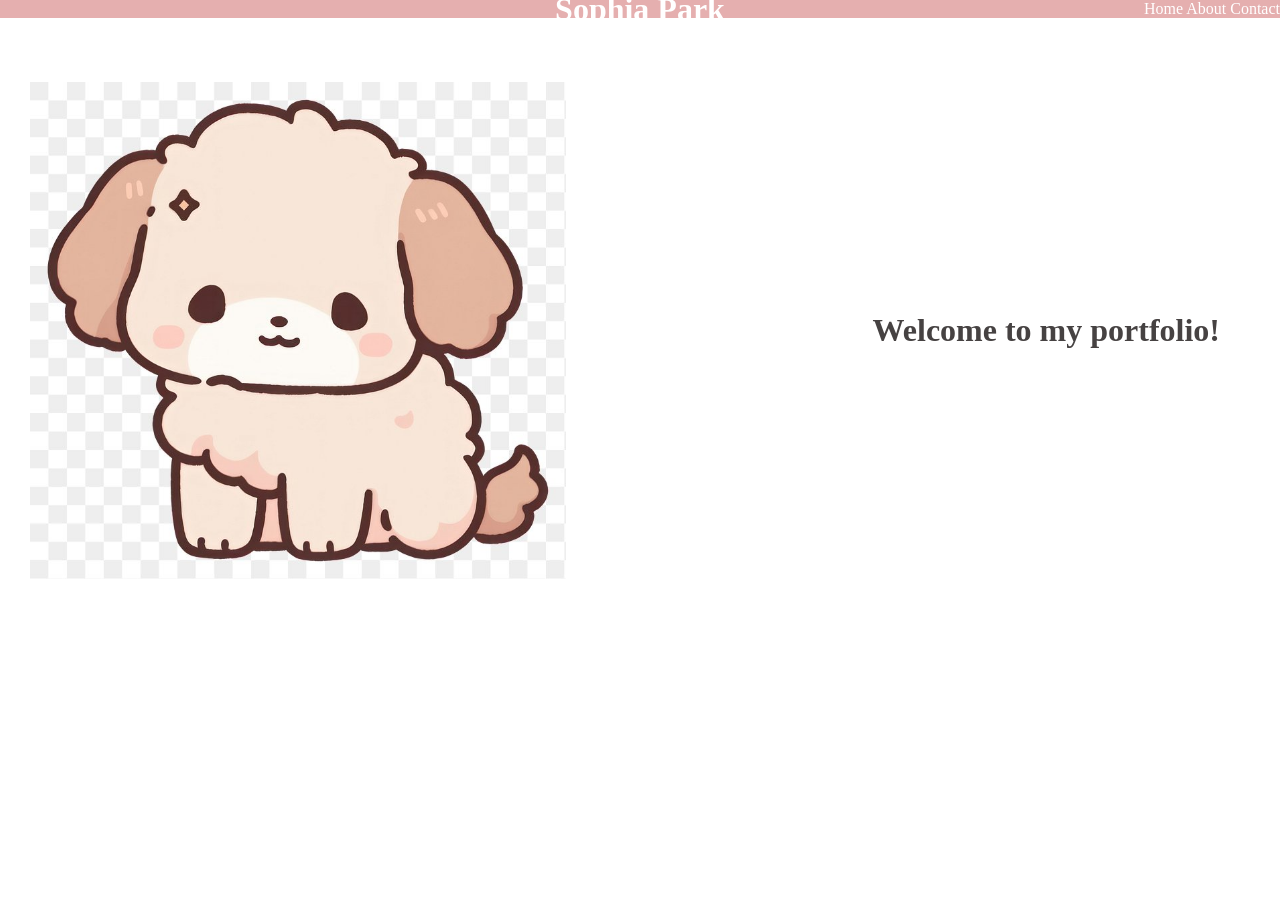
==== index.html @ 5c49d487 "Create index.html" ====
<!DOCTYPE html>
<html lang="en">

<head>
    <meta charset="UTF-8">
    <meta name="viewport" content="width=device-width, initial-scale=1.0">
    <title>Document</title>
    <link rel="stylesheet" href="styles.css">
</head>
<body>
    <div class="container">
        <div class="menu">
            <h1 class="menu-title">
                Sophia Park
            </h1>

            <nav class="menu-links">
                <a href="index.html">Home</a>
                <a href="about.html">About</a>
                <a href="">Contact</a>
            </nav>
        </div>

        <div class="content">
            <img src="image copy.png">
            <div class="intro-text">
                <h1>Welcome to my portfolio!</h1>
            </div>
        </div>
    </div>  
</body>
</html>
---- styles.css ----
* {
    margin: 0;
    padding: 0;
}

.content {
    display: flex;
    flex-direction: row;
    align-items: center;
    justify-content: space-between;
    padding-right: 60px;
    padding-left: 30px;
    margin-top: 64px;
}

.content img {
    width: 20px;
    height: 20px;
}

.menu {
    color: white;
    background-color:  #e5afaf;
    display: flex;
    flex-direction: row;
    align-items: center;
    justify-content: flex-end;

}

.menu a {
    color:white;
    text-decoration:none;
    transition: color 0.3s ease;
}

.menu a:hover {
    color:#ffa2a2;
}

.menu a:active {
    color:red;
}

.menu h1 {
    position: absolute;
    left: 50%;
    transform: translate(-50%);
}

.intro-text {
    text-align: right;
    color: rgb(70, 66, 66);
}

@keyframes content-enter {
    from {
        opacity: 0;
        transform:translateY(12px);
    }

    to {
        opacity: 1;
        transform: translateY(0);
    }
}

.content {
    display: flex;
    flex-direction: row;
    align-items: center;
    justify-content: space-between;
    padding-right: 60px;
    padding-left: 30px;
    margin-top: 64px;
    animation: content-enter 400ms ease-out
}

.content img {
    width: 45%;
    height: auto;
}
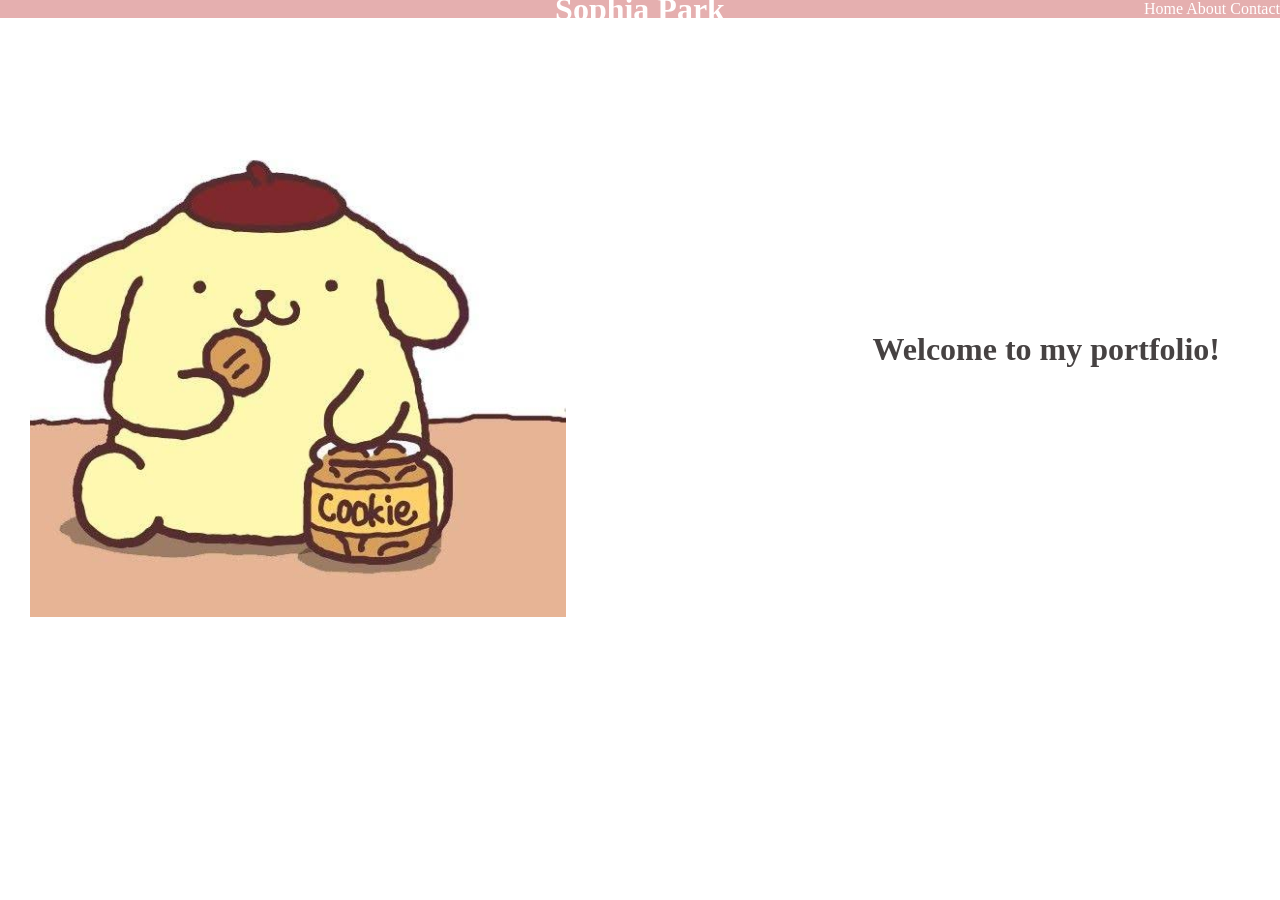
==== commit 9347f82c: "Update index.html" ====
--- a/index.html
+++ b/index.html
@@ -22,7 +22,7 @@
         </div>
 
         <div class="content">
-            <img src="image copy.png">
+            <img src="image_copy.png">
             <div class="intro-text">
                 <h1>Welcome to my portfolio!</h1>
             </div>
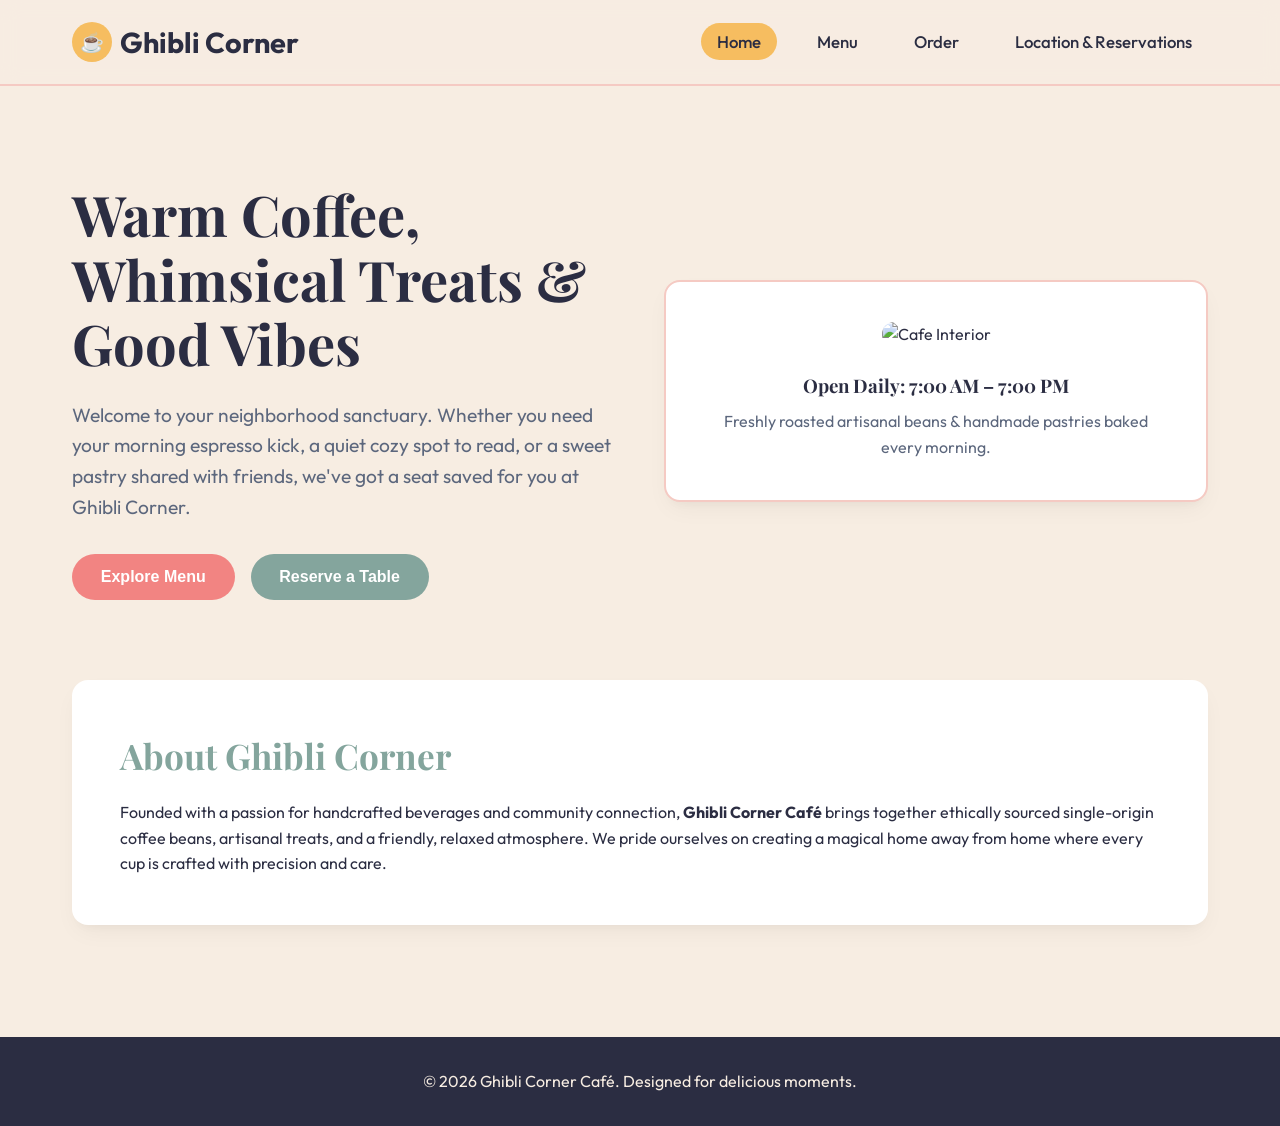
==== commit d3e08af6: "Add files via upload" ====
--- a/index.html
+++ b/index.html
@@ -1,32 +1,281 @@
-<!DOCTYPE html>
-<html lang="en">
-
-<head>
-    <meta charset="UTF-8">
-    <meta name="viewport" content="width=device-width, initial-scale=1.0">
-    <title>Document</title>
-    <link rel="stylesheet" href="styles.css">
-</head>
-<body>
-    <div class="container">
-        <div class="menu">
-            <h1 class="menu-title">
-                Sophia Park
-            </h1>
-
-            <nav class="menu-links">
-                <a href="index.html">Home</a>
-                <a href="about.html">About</a>
-                <a href="">Contact</a>
-            </nav>
-        </div>
-
-        <div class="content">
-            <img src="image_copy.png">
-            <div class="intro-text">
-                <h1>Welcome to my portfolio!</h1>
-            </div>
-        </div>
-    </div>  
-</body>
-</html>
+<!DOCTYPE html>
+<html lang="en">
+<head>
+    <meta charset="UTF-8">
+    <meta name="viewport" content="width=device-width, initial-scale=1.0">
+    <title>Ghibli Corner Café</title>
+    <link rel="preconnect" href="https://fonts.googleapis.com">
+    <link rel="preconnect" href="https://fonts.gstatic.com" crossorigin>
+    <link href="https://fonts.googleapis.com/css2?family=Outfit:wght@300;400;500;600;700&family=Playfair+Display:ital,wght@0,600;0,700;1,400&display=swap" rel="stylesheet">
+    <link rel="stylesheet" href="styles.css">
+</head>
+<body>
+
+    <!-- Navigation Bar -->
+    <header>
+        <div class="nav-container">
+            <a href="#" class="logo" onclick="switchTab('home')">
+                <span class="logo-icon">☕</span>
+                <span>Ghibli Corner</span>
+            </a>
+            <nav>
+                <ul>
+                    <li><a href="#home" id="nav-home" class="active" onclick="switchTab('home')">Home</a></li>
+                    <li><a href="#menu" id="nav-menu" onclick="switchTab('menu')">Menu</a></li>
+                    <li><a href="#order" id="nav-order" onclick="switchTab('order')">Order</a></li>
+                    <li><a href="#location" id="nav-location" onclick="switchTab('location')">Location & Reservations</a></li>
+                </ul>
+            </nav>
+        </div>
+    </header>
+
+    <!-- 1. HOME PAGE -->
+    <section id="home" class="page-section active">
+        <div class="hero">
+            <div class="hero-text">
+                <h1>Warm Coffee, Whimsical Treats & Good Vibes</h1>
+                <p>Welcome to your neighborhood sanctuary. Whether you need your morning espresso kick, a quiet cozy spot to read, or a sweet pastry shared with friends, we've got a seat saved for you at Ghibli Corner.</p>
+                <div class="btn-group">
+                    <button class="btn btn-primary" onclick="switchTab('menu')">Explore Menu</button>
+                    <button class="btn btn-secondary" onclick="switchTab('location')">Reserve a Table</button>
+                </div>
+            </div>
+            <div class="hero-card">
+                <img src="https://images.unsplash.com/photo-1501339847302-ac426a4a7cbb?auto=format&fit=crop&w=800&q=80" alt="Cafe Interior">
+                <h3>Open Daily: 7:00 AM – 7:00 PM</h3>
+                <p style="color: var(--text-muted); margin-top: 0.5rem;">Freshly roasted artisanal beans & handmade pastries baked every morning.</p>
+            </div>
+        </div>
+
+        <div class="about-box">
+            <h2>About Ghibli Corner</h2>
+            <p>Founded with a passion for handcrafted beverages and community connection, <strong>Ghibli Corner Café</strong> brings together ethically sourced single-origin coffee beans, artisanal treats, and a friendly, relaxed atmosphere. We pride ourselves on creating a magical home away from home where every cup is crafted with precision and care.</p>
+        </div>
+    </section>
+
+    <!-- 2. MENU PAGE -->
+    <section id="menu" class="page-section">
+        <div class="section-header">
+            <h2>Our Menu & Prices</h2>
+            <p>Discover our popular coffee brews, specialty drinks, and freshly baked goods.</p>
+        </div>
+
+        <div class="menu-grid">
+            <div class="menu-card">
+                <div>
+                    <div class="menu-card-header">
+                        <h3>Honey Cinnamon Latte</h3>
+                        <span class="price">$5.50</span>
+                    </div>
+                    <p>Espresso blended with steamed oat milk, local organic raw honey, and a dash of cinnamon.</p>
+                </div>
+                <button class="btn btn-secondary" style="width: 100%; margin-top: 1rem;" onclick="quickAddToOrder('Honey Cinnamon Latte', 5.50)">Add to Order</button>
+            </div>
+
+            <div class="menu-card">
+                <div>
+                    <div class="menu-card-header">
+                        <h3>Butter Croissant</h3>
+                        <span class="price">$4.25</span>
+                    </div>
+                    <p>Flaky, buttery, multi-layered French croissant baked fresh every morning.</p>
+                </div>
+                <button class="btn btn-secondary" style="width: 100%; margin-top: 1rem;" onclick="quickAddToOrder('Butter Croissant', 4.25)">Add to Order</button>
+            </div>
+
+            <div class="menu-card">
+                <div>
+                    <div class="menu-card-header">
+                        <h3>Caramel Cold Brew</h3>
+                        <span class="price">$5.25</span>
+                    </div>
+                    <p>16-hour slow-steeped cold brew infused with house-made salted caramel and cold foam.</p>
+                </div>
+                <button class="btn btn-secondary" style="width: 100%; margin-top: 1rem;" onclick="quickAddToOrder('Caramel Cold Brew', 5.25)">Add to Order</button>
+            </div>
+
+            <div class="menu-card">
+                <div>
+                    <div class="menu-card-header">
+                        <h3>Avocado Toast</h3>
+                        <span class="price">$8.50</span>
+                    </div>
+                    <p>Toasted sourdough topped with smashed avocado, cherry tomatoes, microgreens, and chili flakes.</p>
+                </div>
+                <button class="btn btn-secondary" style="width: 100%; margin-top: 1rem;" onclick="quickAddToOrder('Avocado Toast', 8.50)">Add to Order</button>
+            </div>
+
+            <div class="menu-card">
+                <div>
+                    <div class="menu-card-header">
+                        <h3>Matcha Green Tea Latte</h3>
+                        <span class="price">$5.75</span>
+                    </div>
+                    <p>Ceremonial grade Japanese matcha whisked smooth with almond milk and subtle vanilla extract.</p>
+                </div>
+                <button class="btn btn-secondary" style="width: 100%; margin-top: 1rem;" onclick="quickAddToOrder('Matcha Green Tea Latte', 5.75)">Add to Order</button>
+            </div>
+
+            <div class="menu-card">
+                <div>
+                    <div class="menu-card-header">
+                        <h3>Blueberry Almond Muffin</h3>
+                        <span class="price">$3.75</span>
+                    </div>
+                    <p>Moist muffin bursting with fresh blueberries and topped with crunchy sliced almonds.</p>
+                </div>
+                <button class="btn btn-secondary" style="width: 100%; margin-top: 1rem;" onclick="quickAddToOrder('Blueberry Almond Muffin', 3.75)">Add to Order</button>
+            </div>
+        </div>
+    </section>
+
+    <!-- 3. ORDER PAGE -->
+    <section id="order" class="page-section">
+        <div class="section-header">
+            <h2>Place Your Order</h2>
+            <p>Select your favorite food and drinks for quick pickup.</p>
+        </div>
+
+        <div class="order-container">
+            <div class="order-form-box">
+                <h3 style="margin-bottom: 1.5rem; color: var(--secondary);">Select Menu Items</h3>
+
+                <div id="order-items-list"></div>
+
+                <div style="margin-top: 2rem;">
+                    <h3 style="margin-bottom: 1rem; color: var(--secondary);">Customer Information</h3>
+                    <div class="form-group">
+                        <label for="order-name">Your Full Name</label>
+                        <input type="text" id="order-name" class="form-control" placeholder="e.g. Alex Morgan" required>
+                    </div>
+                    <div class="form-group">
+                        <label for="order-phone">Phone Number</label>
+                        <input type="tel" id="order-phone" class="form-control" placeholder="e.g. (555) 019-2834" required>
+                    </div>
+                    <div class="form-group">
+                        <label for="pickup-time">Preferred Pickup Time</label>
+                        <select id="pickup-time" class="form-control">
+                            <option>ASAP (approx. 15-20 mins)</option>
+                            <option>In 30 minutes</option>
+                            <option>In 45 minutes</option>
+                            <option>In 1 hour</option>
+                        </select>
+                    </div>
+                </div>
+            </div>
+
+            <div class="order-summary-box">
+                <h3 style="margin-bottom: 1.5rem; color: var(--accent-bold);">Order Summary</h3>
+                <div id="summary-items">
+                    <p style="color: var(--text-muted);">No items selected yet.</p>
+                </div>
+
+                <div style="margin-top: 1.5rem;">
+                    <div class="summary-row">
+                        <span>Subtotal</span>
+                        <span id="subtotal-val">$0.00</span>
+                    </div>
+                    <div class="summary-row">
+                        <span>Tax (8%)</span>
+                        <span id="tax-val">$0.00</span>
+                    </div>
+                    <div class="summary-row summary-total">
+                        <span>Total</span>
+                        <span id="total-val">$0.00</span>
+                    </div>
+                </div>
+
+                <button class="btn btn-primary" style="width: 100%; margin-top: 1.5rem;" onclick="processOrder()">Place Order Now</button>
+                <div id="order-toast" class="toast-notification"></div>
+            </div>
+        </div>
+    </section>
+
+    <!-- 4. LOCATION & RESERVATIONS PAGE -->
+    <section id="location" class="page-section">
+        <div class="section-header">
+            <h2>Find Us & Reserve a Table</h2>
+            <p>Visit our locations near Buford & Gwinnett County, or book a table in advance.</p>
+        </div>
+
+        <div class="location-grid">
+            <div>
+                <!-- Zip Code Lookup Tool -->
+                <div class="info-card">
+                    <h3>🔍 Find Nearest Location</h3>
+                    <div class="form-group" style="display: flex; gap: 0.5rem; margin-bottom: 0.5rem;">
+                        <input type="text" id="zip-input" class="form-control" placeholder="Enter GA ZIP code (e.g. 30519, 30024)">
+                        <button type="button" class="btn btn-primary" onclick="findClosestLocation()">Find</button>
+                    </div>
+                    <div id="zip-result" style="font-weight: 500; font-size: 0.95rem;"></div>
+                </div>
+
+                <!-- Buford Location -->
+                <div class="info-card" id="card-buford">
+                    <h3>📍 Mall of Georgia Location (Buford)</h3>
+                    <p><strong>Address:</strong> 3333 Buford Dr, Suite 105, Buford, GA 30519</p>
+                    <p><strong>Hours:</strong> Mon - Sun: 7:00 AM - 7:00 PM</p>
+                    <p><strong>Phone:</strong> (678) 555-0142</p>
+                </div>
+
+                <!-- Suwanee Location -->
+                <div class="info-card" id="card-suwanee">
+                    <h3>📍 Suwanee Town Center Location</h3>
+                    <p><strong>Address:</strong> 340 Town Center Ave, Suwanee, GA 30024</p>
+                    <p><strong>Hours:</strong> Mon - Sun: 6:30 AM - 9:00 PM</p>
+                    <p><strong>Phone:</strong> (678) 555-0198</p>
+                </div>
+            </div>
+
+            <div class="order-form-box">
+                <h3 style="margin-bottom: 1.5rem; color: var(--accent-bold);">Table Reservation</h3>
+                <form id="reservation-form" onsubmit="handleReservation(event)">
+                    <div class="form-group">
+                        <label for="res-name">Full Name</label>
+                        <input type="text" id="res-name" class="form-control" placeholder="Your name" required>
+                    </div>
+
+                    <div class="form-group">
+                        <label for="res-location">Preferred Location</label>
+                        <select id="res-location" class="form-control">
+                            <option>Mall of Georgia Location (Buford)</option>
+                            <option>Suwanee Town Center Location</option>
+                        </select>
+                    </div>
+
+                    <div style="display: grid; grid-template-columns: 1fr 1fr; gap: 1rem;">
+                        <div class="form-group">
+                            <label for="res-people">Number of People</label>
+                            <input type="number" id="res-people" class="form-control" min="1" max="12" value="2" required>
+                        </div>
+                        <div class="form-group">
+                            <label for="res-date">Date</label>
+                            <input type="date" id="res-date" class="form-control" required>
+                        </div>
+                    </div>
+
+                    <div class="form-group">
+                        <label for="res-time">Time</label>
+                        <input type="time" id="res-time" class="form-control" required>
+                    </div>
+
+                    <div class="form-group">
+                        <label for="res-notes">Additional Notes / Special Requests</label>
+                        <textarea id="res-notes" class="form-control" rows="3" placeholder="High chair needed, outdoor seating preference, etc."></textarea>
+                    </div>
+
+                    <button type="submit" class="btn btn-secondary" style="width: 100%;">Confirm Reservation</button>
+                    <div id="res-toast" class="toast-notification"></div>
+                </form>
+            </div>
+        </div>
+    </section>
+
+    <!-- Footer -->
+    <footer>
+        <p>&copy; 2026 Ghibli Corner Café. Designed for delicious moments.</p>
+    </footer>
+
+    <script src="script.js"></script>
+</body>
+</html>
--- a/styles.css
+++ b/styles.css
@@ -1,82 +1,404 @@
+/* Color Palette 4 Variables */
+:root {
+    --primary: #f6bd60;
+    --bg-base: #f7ede2;
+    --accent-soft: #f5cac3;
+    --secondary: #84a59d;
+    --accent-bold: #f28482;
+    --text-dark: #2b2d42;
+    --text-muted: #5c677d;
+    --white: #ffffff;
+    --card-shadow: 0 10px 25px -5px rgba(0, 0, 0, 0.05), 0 8px 10px -6px rgba(0, 0, 0, 0.03);
+    --radius: 16px;
+}
+
 * {
+    box-sizing: border-box;
     margin: 0;
     padding: 0;
 }
 
-.content {
-    display: flex;
-    flex-direction: row;
-    align-items: center;
+body {
+    font-family: 'Outfit', sans-serif;
+    background-color: var(--bg-base);
+    color: var(--text-dark);
+    line-height: 1.6;
+}
+
+h1, h2, h3, .brand-font {
+    font-family: 'Playfair Display', serif;
+}
+
+/* Header & Navigation */
+header {
+    background-color: rgba(247, 237, 226, 0.95);
+    backdrop-filter: blur(10px);
+    position: sticky;
+    top: 0;
+    z-index: 1000;
+    border-bottom: 2px solid var(--accent-soft);
+}
+
+.nav-container {
+    max-width: 1200px;
+    margin: 0 auto;
+    display: flex;
     justify-content: space-between;
-    padding-right: 60px;
-    padding-left: 30px;
-    margin-top: 64px;
-}
-
-.content img {
-    width: 20px;
-    height: 20px;
-}
-
-.menu {
+    align-items: center;
+    padding: 1.2rem 2rem;
+}
+
+.logo {
+    font-size: 1.8rem;
+    font-weight: 700;
+    color: var(--text-dark);
+    text-decoration: none;
+    display: flex;
+    align-items: center;
+    gap: 0.5rem;
+}
+
+.logo-icon {
+    background-color: var(--primary);
+    width: 40px;
+    height: 40px;
+    border-radius: 50%;
+    display: flex;
+    align-items: center;
+    justify-content: center;
+    font-size: 1.2rem;
+}
+
+nav ul {
+    display: flex;
+    list-style: none;
+    gap: 1.5rem;
+}
+
+nav a {
+    text-decoration: none;
+    color: var(--text-dark);
+    font-weight: 500;
+    font-size: 1.05rem;
+    padding: 0.5rem 1rem;
+    border-radius: 20px;
+    transition: all 0.2s ease;
+}
+
+nav a:hover, nav a.active {
+    background-color: var(--primary);
+    color: var(--text-dark);
+}
+
+/* Container Sections */
+.page-section {
+    display: none;
+    max-width: 1200px;
+    margin: 0 auto;
+    padding: 3rem 2rem;
+    min-height: calc(100vh - 180px);
+    animation: fadeIn 0.4s ease-in-out;
+}
+
+.page-section.active {
+    display: block;
+}
+
+@keyframes fadeIn {
+    from { opacity: 0; transform: translateY(8px); }
+    to { opacity: 1; transform: translateY(0); }
+}
+
+/* Home Page */
+.hero {
+    display: grid;
+    grid-template-columns: 1fr 1fr;
+    gap: 3rem;
+    align-items: center;
+    padding: 3rem 0;
+}
+
+.hero-text h1 {
+    font-size: 3.5rem;
+    line-height: 1.15;
+    color: var(--text-dark);
+    margin-bottom: 1.5rem;
+}
+
+.hero-text p {
+    font-size: 1.2rem;
+    color: var(--text-muted);
+    margin-bottom: 2rem;
+}
+
+.btn-group {
+    display: flex;
+    gap: 1rem;
+}
+
+.btn {
+    display: inline-block;
+    padding: 0.85rem 1.8rem;
+    border-radius: 30px;
+    font-weight: 600;
+    font-size: 1rem;
+    text-decoration: none;
+    cursor: pointer;
+    border: none;
+    transition: transform 0.2s ease, box-shadow 0.2s ease;
+}
+
+.btn-primary {
+    background-color: var(--accent-bold);
+    color: var(--white);
+}
+
+.btn-secondary {
+    background-color: var(--secondary);
+    color: var(--white);
+}
+
+.btn:hover {
+    transform: translateY(-2px);
+    box-shadow: 0 4px 12px rgba(0,0,0,0.15);
+}
+
+.hero-card {
+    background: var(--white);
+    border-radius: var(--radius);
+    padding: 2.5rem;
+    box-shadow: var(--card-shadow);
+    border: 2px solid var(--accent-soft);
+    text-align: center;
+}
+
+.hero-card img {
+    width: 100%;
+    height: 280px;
+    object-fit: cover;
+    border-radius: calc(var(--radius) - 4px);
+    margin-bottom: 1.5rem;
+}
+
+.about-box {
+    background-color: var(--white);
+    padding: 3rem;
+    border-radius: var(--radius);
+    margin-top: 2rem;
+    box-shadow: var(--card-shadow);
+}
+
+.about-box h2 {
+    font-size: 2.2rem;
+    margin-bottom: 1rem;
+    color: var(--secondary);
+}
+
+/* Menu Page */
+.section-header {
+    text-align: center;
+    margin-bottom: 3rem;
+}
+
+.section-header h2 {
+    font-size: 2.8rem;
+    color: var(--text-dark);
+}
+
+.section-header p {
+    color: var(--text-muted);
+    font-size: 1.1rem;
+}
+
+.menu-grid {
+    display: grid;
+    grid-template-columns: repeat(auto-fill, minmax(280px, 1fr));
+    gap: 2rem;
+}
+
+.menu-card {
+    background: var(--white);
+    border-radius: var(--radius);
+    padding: 1.5rem;
+    box-shadow: var(--card-shadow);
+    display: flex;
+    flex-direction: column;
+    justify-content: space-between;
+    position: relative;
+    overflow: hidden;
+    border: 1px solid rgba(0,0,0,0.05);
+}
+
+.popular-badge {
+    position: absolute;
+    top: 15px;
+    right: 15px;
+    background-color: var(--primary);
+    color: var(--text-dark);
+    font-size: 0.75rem;
+    font-weight: 700;
+    padding: 0.25rem 0.75rem;
+    border-radius: 20px;
+    text-transform: uppercase;
+}
+
+.menu-card-header {
+    display: flex;
+    justify-content: space-between;
+    align-items: baseline;
+    margin-bottom: 0.5rem;
+}
+
+.menu-card h3 {
+    font-size: 1.3rem;
+}
+
+.price {
+    font-weight: 700;
+    font-size: 1.25rem;
+    color: var(--accent-bold);
+}
+
+.menu-card p {
+    color: var(--text-muted);
+    font-size: 0.95rem;
+    margin-bottom: 1rem;
+}
+
+/* Order Page */
+.order-container {
+    display: grid;
+    grid-template-columns: 1.5fr 1fr;
+    gap: 2rem;
+}
+
+.order-form-box, .order-summary-box {
+    background: var(--white);
+    border-radius: var(--radius);
+    padding: 2rem;
+    box-shadow: var(--card-shadow);
+}
+
+.form-group {
+    margin-bottom: 1.5rem;
+}
+
+.form-group label {
+    display: block;
+    margin-bottom: 0.5rem;
+    font-weight: 600;
+}
+
+.form-control {
+    width: 100%;
+    padding: 0.8rem 1rem;
+    border: 1.5px solid #e0e0e0;
+    border-radius: 10px;
+    font-family: inherit;
+    font-size: 1rem;
+    transition: border-color 0.2s;
+}
+
+.form-control:focus {
+    outline: none;
+    border-color: var(--secondary);
+}
+
+.order-item-select {
+    display: flex;
+    align-items: center;
+    justify-content: space-between;
+    padding: 1rem 0;
+    border-bottom: 1px solid #f0f0f0;
+}
+
+.qty-controls {
+    display: flex;
+    align-items: center;
+    gap: 0.5rem;
+}
+
+.btn-qty {
+    width: 32px;
+    height: 32px;
+    border-radius: 50%;
+    border: 1px solid var(--secondary);
+    background: white;
+    color: var(--secondary);
+    font-weight: bold;
+    cursor: pointer;
+    display: flex;
+    align-items: center;
+    justify-content: center;
+}
+
+.summary-row {
+    display: flex;
+    justify-content: space-between;
+    margin-bottom: 0.8rem;
+    font-size: 1.05rem;
+}
+
+.summary-total {
+    border-top: 2px dashed #e0e0e0;
+    padding-top: 1rem;
+    margin-top: 1rem;
+    font-weight: 700;
+    font-size: 1.3rem;
+    color: var(--text-dark);
+}
+
+/* Location & Reservation Page */
+.location-grid {
+    display: grid;
+    grid-template-columns: 1fr 1fr;
+    gap: 2.5rem;
+}
+
+.info-card {
+    background: var(--white);
+    padding: 2rem;
+    border-radius: var(--radius);
+    box-shadow: var(--card-shadow);
+    margin-bottom: 1.5rem;
+}
+
+.info-card h3 {
+    color: var(--secondary);
+    margin-bottom: 1rem;
+    display: flex;
+    align-items: center;
+    gap: 0.5rem;
+}
+
+.toast-notification {
+    display: none;
+    background-color: var(--secondary);
     color: white;
-    background-color:  #e5afaf;
-    display: flex;
-    flex-direction: row;
-    align-items: center;
-    justify-content: flex-end;
-
-}
-
-.menu a {
-    color:white;
-    text-decoration:none;
-    transition: color 0.3s ease;
-}
-
-.menu a:hover {
-    color:#ffa2a2;
-}
-
-.menu a:active {
-    color:red;
-}
-
-.menu h1 {
-    position: absolute;
-    left: 50%;
-    transform: translate(-50%);
-}
-
-.intro-text {
-    text-align: right;
-    color: rgb(70, 66, 66);
-}
-
-@keyframes content-enter {
-    from {
-        opacity: 0;
-        transform:translateY(12px);
+    padding: 1rem 1.5rem;
+    border-radius: 10px;
+    margin-top: 1rem;
+    text-align: center;
+    font-weight: 500;
+}
+
+footer {
+    text-align: center;
+    padding: 2rem;
+    background-color: var(--text-dark);
+    color: var(--bg-base);
+    margin-top: 4rem;
+}
+
+@media (max-width: 768px) {
+    .hero, .order-container, .location-grid {
+        grid-template-columns: 1fr;
     }
-
-    to {
-        opacity: 1;
-        transform: translateY(0);
+    nav ul {
+        gap: 0.5rem;
     }
-}
-
-.content {
-    display: flex;
-    flex-direction: row;
-    align-items: center;
-    justify-content: space-between;
-    padding-right: 60px;
-    padding-left: 30px;
-    margin-top: 64px;
-    animation: content-enter 400ms ease-out
-}
-
-.content img {
-    width: 45%;
-    height: auto;
+    nav a {
+        padding: 0.4rem 0.6rem;
+        font-size: 0.9rem;
+    }
 }
